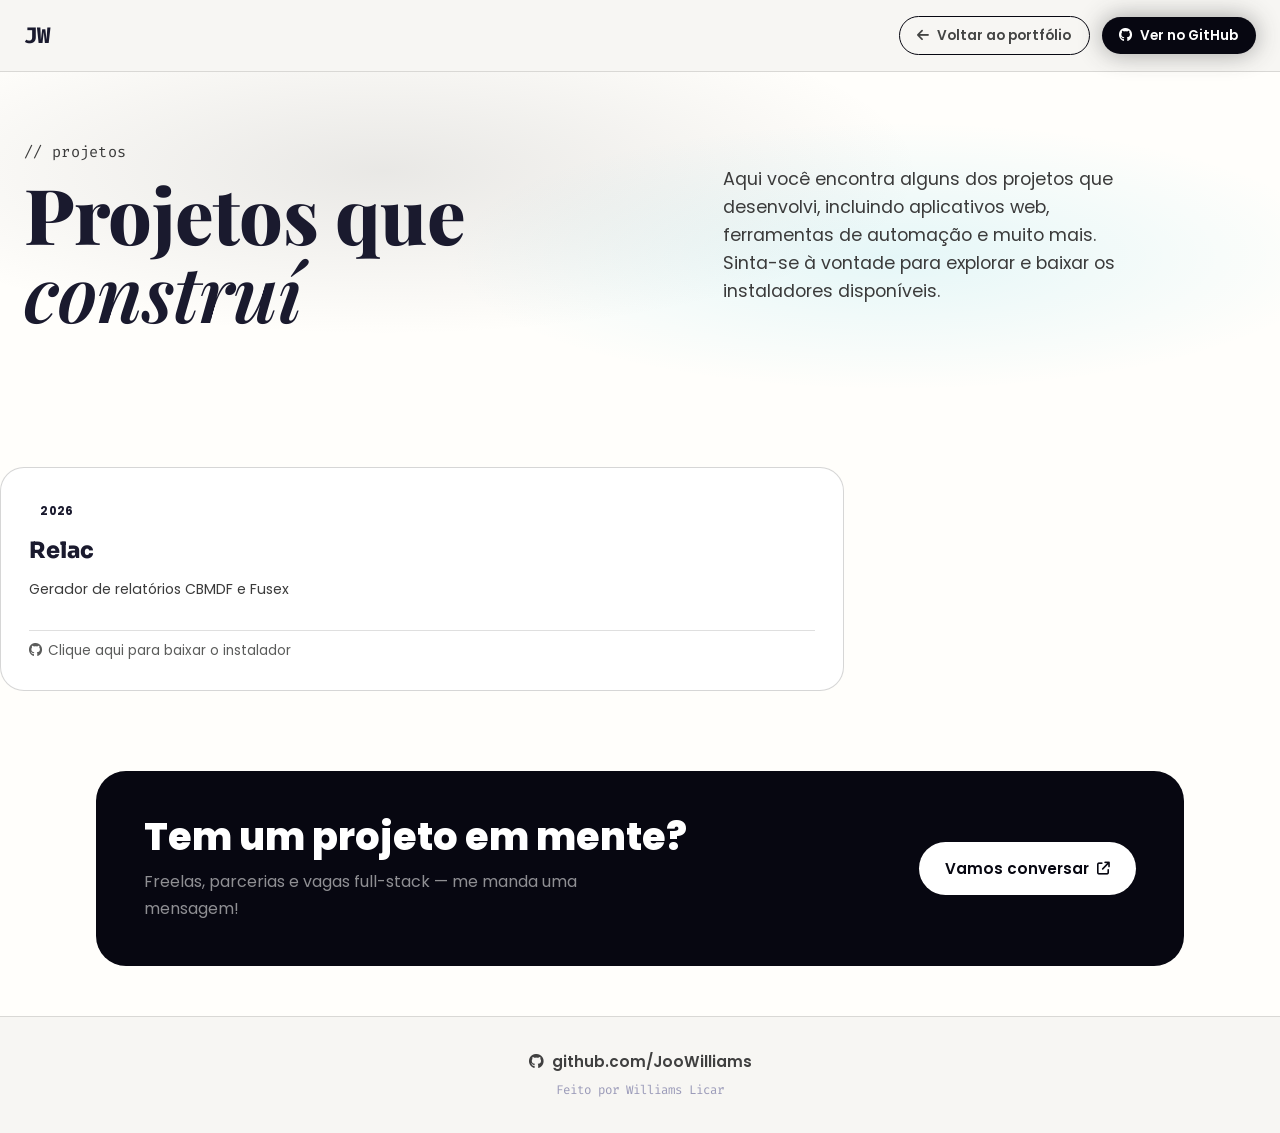
==== downloads.html @ 73f08aff "feat: página para download dos meus projetos" ====
<!doctype html>
<html lang="pt-BR">
  <head>
    <meta charset="UTF-8" />
    <meta name="viewport" content="width=device-width, initial-scale=1.0" />
    <title>Projetos | José Williams</title>
    <link rel="stylesheet" href="css/style.css" />
    <link rel="stylesheet" href="css/projects.css" />
    <link rel="preconnect" href="https://fonts.googleapis.com" />
    <link
      href="https://fonts.googleapis.com/css2?family=Inter:wght@300;400;500;600;700;800&family=Fira+Code:wght@400;500&display=swap"
      rel="stylesheet" />
    <link
      rel="stylesheet"
      href="https://cdnjs.cloudflare.com/ajax/libs/font-awesome/6.5.0/css/all.min.css" />
    <link rel="preconnect" href="https://fonts.googleapis.com" />
    <link rel="preconnect" href="https://fonts.gstatic.com" crossorigin />
    <link
      href="https://fonts.googleapis.com/css2?family=Poppins:ital,wght@0,100;0,200;0,300;0,400;0,500;0,600;0,700;0,800;0,900;1,100;1,200;1,300;1,400;1,500;1,600;1,700;1,800;1,900&display=swap"
      rel="stylesheet" />
      <link rel="preconnect" href="https://fonts.googleapis.com">
<link rel="preconnect" href="https://fonts.gstatic.com" crossorigin>
<link href="https://fonts.googleapis.com/css2?family=Sora:wght@100..800&display=swap" rel="stylesheet">
<link href="https://fonts.googleapis.com/css2?family=Playfair+Display:ital,wght@0,600;0,700;0,800;0,900;1,500;1,600;1,700&display=swap" rel="stylesheet">
  </head>
  <body class="projects-page">
    <!-- ===== HEADER ===== -->
    <header class="header">
      <nav class="nav container">
        <a href="index.html" class="nav__logo"></span>JW</span>
        </a>
        <div class="proj-nav-right">
          <a href="index.html" class="btn btn--outline btn--sm">
            <i class="fas fa-arrow-left"></i> Voltar ao portfólio
          </a>
          <a
            href="https://github.com/JooWilliams"
            target="_blank"
            class="btn btn--primary btn--sm">
            <i class="fab fa-github"></i> Ver no GitHub
          </a>
        </div>
      </nav>
    </header>

    <!-- ===== HERO PROJECTS ===== -->
    <section class="proj-hero">
      <div class="proj-hero__bg"></div>
      <div class="container proj-hero__content">
        <div class="proj-hero__head">
          <div class="proj-hero__head-left">
            <span class="proj-hero__tag">// projetos</span>
            <h1 class="proj-hero__title">Projetos que <span>construí</span></h1>
          </div>
          <p class="proj-hero__sub">
            Aqui você encontra alguns dos projetos que desenvolvi, incluindo aplicativos web, ferramentas de automação e muito mais. Sinta-se à vontade para explorar e baixar os instaladores disponíveis.
          </p>
        </div>
    </section>

    <!-- ===== CARDS GRID ===== -->
    <main class="proj-main container">
      <div class="cards-grid" id="cardsGrid">
    
        <!-- Card 1 - Relac Download -->
        <article class="proj-card proj-card card--featured" data-tags="python">
          <div class="proj-card__top">
            <div>
              <span class="year"id="year"></span>
            </div>
          </div>
          <h2 class="proj-card__title">Relac</h2>
          <p class="proj-card__desc">
            Gerador de relatórios CBMDF e Fusex
          <div class="proj-card__tech">
            <!-- <span></span> -->
          </div>
          <div class="proj-card__footer">
            <a
              href="https://github.com/JooWilliams/JooWilliams.github.io/releases/download/v1.8/Relac.Installer.exe"
              target="_blank"
              class="proj-card__link">
              <i class="fab fa-github"></i>Clique aqui para baixar o instalador
            </a>
          </div>
        </article>
      </div>
      <!-- /cards-grid -->
    </main>

<section class="freela">
  <div class="freela__text">
    <h2 class="tit1">Tem um projeto em mente?</h2>
    <p class="pragraf">
      Freelas, parcerias e vagas full-stack — me manda uma mensagem!
    </p>
  </div>
  <a href="https://wa.link/ai2jrm" class="freela__btn">
    Vamos conversar
    <i class="fas fa-arrow-up-right-from-square"></i>
  </a>
</section>

    <!-- ===== FOOTER ===== -->
    <footer class="footer proj-footer">
      <div class="container">
        <p>
          <a
            href="https://github.com/JooWilliams"
            target="_blank"
            class="footer-gh">
            <i class="fab fa-github"></i> github.com/JooWilliams
          </a>
        </p>
        <p class="footer__stack">
          Feito por Williams Licar
        </p>
      </div>
    </footer>

    <script src="js/projects.js"></script>
  </body>
</html>
---- css/style.css ----
/* ===== RESET & BASE ===== */
*, *::before, *::after { box-sizing: border-box; margin: 0; padding: 0; }

:root {
  --bg:          #fffefb;
  --bg-2:        #f5f4ee;
  --surface:     #ffffff;
  --surface-2:   #f0f1ff;
  --accent:      #444544;
  --accent-2:    #5b5c5b;
  --accent-grad: #070711;
  --text:        #1a1a2e;
  --text-muted:  #3b3b3b;
  --border:      rgba(80, 80, 80, 0.18);

  --contact-bg:  #dfdfdf;
  --contact-tag: #0097b2;

  --radius:      14px;
  --radius-lg:   22px;
  --shadow:      0 8px 32px rgba(82, 82, 82, 0.12);
  --transition:  0.3s cubic-bezier(0.4,0,0.2,1);

  --font-main: 'Poppins', sans-serif;
  --font-code: 'Fira Code', monospace;
}

html { scroll-behavior: smooth; }

body {
  font-family: var(--font-main);
  background: var(--bg);
  color: var(--text);
  line-height: 1.7;
  overflow-x: hidden;
}

a { text-decoration: none; color: inherit; }
ul { list-style: none; }

.container {
  max-width: 1300px;
  margin: 0 auto;
  padding: 0 1.5rem;
}

/* ===== SECTION COMMONS ===== */
#contact{
  padding: 10px 0;
}

section { padding: 60px 0; }

.section-header { text-align: center; margin-bottom: 3rem; }

.section-tag {
  font-family: var(--font-code);
  font-size: 0.85rem;
  color: var(--accent);
  letter-spacing: 0.08em;
  display: block;
  margin-bottom: 0.5rem;
}

.section-title {
  font-size: clamp(1.8rem, 3vw, 2.6rem);
  font-weight: 800;
  background: var(--accent-grad);
  -webkit-background-clip: text;
  -webkit-text-fill-color: transparent;
  background-clip: text;
}

/* ===== BUTTONS ===== */
.btn {
  display: inline-flex;
  align-items: center;
  gap: 0.5rem;
  padding: 0.75rem 1.8rem;
  border-radius: 50px;
  font-weight: 600;
  font-size: 0.95rem;
  transition: var(--transition);
  cursor: pointer;
  border: none;
}

/*Ver no github */
.btn--primary {
  background: #070711;
  color: #fff;
  box-shadow: 0 0 24px rgba(56, 56, 56, 0.45);
}
.btn--primary:hover {
  transform: translateY(-3px);
  box-shadow: 0 0 38px rgba(107, 107, 107, 0.65);
}


/* Voltar ao portifólio */
.btn--outline {
  border: 1px solid #070711;
  color: var(--accent);
  background: transparent;
}
.btn--outline:hover {
  background: var(--accent);
  color: #fff;
  transform: translateY(-3px);
}

/* ===== HEADER ===== */
.header {
  position: fixed;
  top: 0; left: 0; right: 0;
  z-index: 100;
  padding: 1rem 0;
  background: #f7f6f3;
  backdrop-filter: blur(16px);
  border-bottom: 1px solid var(--border);
  transition: var(--transition);
}

.nav {
  display: flex;
  align-items: center;
  justify-content: space-between;
}

.nav__logo {
  font-family: var(--font-code);
  font-size: 1.4rem;
  font-weight: 700;
  color: var(--text);
}
.nav__logo-bracket { color: var(--accent); }

.nav__menu {
  display: flex;
  align-items: center;
  gap: 0.25rem;
}

.nav__link {
  padding: 0.45rem 0.9rem;
  border-radius: 8px;
  font-size: 0.9rem;
  font-weight: 500;
  color: var(--text-muted);
  transition: var(--transition);
}
.nav__link:hover,
.nav__link.active {
  color: var(--text);
  background: var(--surface);
}

.nav__link--highlight {
  background: #070711;
  color: #fff !important;
  padding: 0.45rem 1.1rem;
  display: flex;
  align-items: center;
  gap: 0.4rem;
}
.nav__link--highlight:hover {
  transform: translateY(-2px);
  box-shadow: 0 2px 10px rgba(54, 54, 54, 0.5);
  background: #070711;
}

.nav__toggle {
  display: none;
  background: none;
  border: none;
  color: var(--text);
  font-size: 1.4rem;
  cursor: pointer;
}

/* ===== HERO ===== */
.hero {
  min-height: 100vh;
  display: flex;
  flex-direction: column;
  align-items: center;
  justify-content: center;
  position: relative;
  padding-top: 80px;
  overflow: hidden;
}

.hero__container {
  display: flex;
  align-items: center;
  justify-content: space-between;
  gap: 3rem;
  width: 100%;
}

.hero__text { flex: 1; }

.hero__greeting {
  font-family: var(--font-code);
  color: var(--accent-2);
  font-size: 1.05rem;
  margin-bottom: 0.5rem;
}

.hero__name {
  font-size: clamp(2.4rem, 6vw, 4rem);
  font-weight: 800;
  line-height: 1.1;
  margin-bottom: 0.75rem;
  background: linear-gradient(135deg, var(--text) 40%, var(--accent));
  -webkit-background-clip: text;
  -webkit-text-fill-color: transparent;
  background-clip: text;
}

.hero__role {
  font-family: var(--font-code);
  font-size: 1.1rem;
  color: var(--text-muted);
  margin-bottom: 1.25rem;
  min-height: 1.8rem;
}
.hero__role-prefix { color: var(--accent); }
.hero__role-typing { color: var(--accent-2); }
.hero__cursor {
  display: inline-block;
  animation: blink 0.8s step-end infinite;
  color: var(--accent-2);
}
@keyframes blink { 50% { opacity: 0; } }

.hero__description {
  color: var(--text-muted);
  font-size: 1rem;
  max-width: 480px;
  margin-bottom: 2rem;
}

.hero__actions { display: flex; gap: 1rem; flex-wrap: wrap; }

/* Photo */
.hero__photo-wrap {
  position: relative;
  flex-shrink: 0;
}

.hero__photo-ring {
  width: 290px;
  height: 290px;
  border-radius: 50%;
  padding: 5px;
  box-shadow: 0 0 30px rgba(0, 0, 0, 0.295);
}
@keyframes float {
  0%, 100% { transform: translateY(0); }
  50%       { transform: translateY(-14px); }
}

.hero__photo {
  width: 100%;
  height: 100%;
  border-radius: 50%;
  background: var(--surface);
  overflow: hidden;
  display: flex;
  align-items: center;
  justify-content: center;
}

.hero__photo img {
  width: 110%;
  height: 110%;
  object-fit: cover;
}

.hero__photo-placeholder {
  display: flex;
  flex-direction: column;
  align-items: center;
  gap: 0.4rem;
  color: var(--text-muted);
  font-size: 2.5rem;
}
.hero__photo-placeholder small {
  font-size: 0.75rem;
  font-family: var(--font-code);
}

.hero__photo-badge {
  position: absolute;
  padding: 0.35rem 0.9rem;
  border-radius: 50px;
  font-size: 0.78rem;
  font-weight: 700;
  box-shadow: var(--shadow);
  animation: float 4s ease-in-out infinite;
}
.badge--java   { top: 10%; right: -18px; background: #f89820; color: #fff; animation-delay: 0.5s; }
.badge--python { bottom: 20%; right: -22px; background: #3670a0; color: #fff; animation-delay: 1s; }
.badge--html   { bottom: 5%; left: -10px; background: #e34c26; color: #fff; animation-delay: 1.5s; }

.hero__scroll-hint {
  position: absolute;
  bottom: 2rem;
  left: 50%;
  transform: translateX(-50%);
  color: var(--text-muted);
  font-size: 1.3rem;
  animation: bounce 2s ease-in-out infinite;
}
@keyframes bounce {
  0%, 100% { transform: translateX(-50%) translateY(0); }
  50%       { transform: translateX(-50%) translateY(8px); }
}

/* ===== ABOUT ===== */
.about { background: var(--bg-2); }

.about__grid {
  display: grid;
  grid-template-columns: repeat(auto-fit, minmax(280px, 1fr));
  gap: 1.5rem;
  margin-bottom: 2.5rem;
}

.about__card {
  background: var(--surface);
  border: 1px solid var(--border);
  border-radius: var(--radius-lg);
  padding: 2rem;
  transition: var(--transition);
}
.about__card:hover {
  box-shadow: 0 1px 10px #0707114f;
}

.about__icon {
  width: 50px;
  height: 50px;
  border-radius: 20px;
  background: #070711;
  display: flex;
  align-items: center;
  justify-content: center;
  font-size: 1.4rem;
  margin-bottom: 1rem;
  color: #fff;
}

.about__card h3 {
  font-size: 1.1rem;
  font-weight: 700;
  margin-bottom: 0.75rem;
  color: var(--text);
}
.about__card p { color: var(--text-muted); font-size: 0.95rem; }
.about__card strong { color: var(--text); }

.about__quote {
  border-left: 4px solid var(--accent);
  padding: 1.25rem 1.75rem;
  background: var(--surface);
  border-radius: 0 var(--radius) var(--radius) 0;
  font-style: italic;
  color: var(--text-muted);
  font-size: 0.97rem;
  max-width: 760px;
  margin: 0 auto;
}

/* ===== SKILLS ===== */
.skills { background: var(--bg); }

.skills__grid {
  display: flex;
  flex-wrap: wrap;
  gap: 0.75rem;
  justify-content: center;
  margin-bottom: 3rem;
}

.skill-pill {
  display: flex;
  align-items: center;
  gap: 0.5rem;
  padding: 0.55rem 1.2rem;
  background: var(--surface);
  border: 1px solid var(--border);
  border-radius: 50px;
  font-size: 0.9rem;
  font-weight: 600;
  transition: var(--transition);
  cursor: default;
}
.skill-pill:hover {
  background: var(--accent);
  border-color: var(--accent);
  color: #fff;
  transform: scale(1.06);
}

/* Certs */
.certs { max-width: 700px; margin: 0 auto; }
.certs__title {
  font-size: 1.1rem;
  font-weight: 700;
  text-align: center;
  margin-bottom: 1.25rem;
  color: var(--accent-2);
  font-family: var(--font-code);
}

.certs__list { display: flex; flex-direction: column; gap: 0.85rem; }

.cert-item {
  display: flex;
  align-items: flex-start;
  gap: 1rem;
  background: var(--surface);
  border: 1px solid var(--border);
  border-radius: var(--radius);
  padding: 1rem 1.25rem;
  transition: var(--transition);
}
.cert-item:hover { border-color: var(--accent); transform: translateX(4px); }
.cert-item > i {
  color: var(--accent);
  font-size: 1.2rem;
  margin-top: 2px;
  flex-shrink: 0;
}
.cert-item strong { display: block; font-size: 0.95rem; margin-bottom: 0.15rem; }
.cert-item span { font-size: 0.82rem; color: var(--text-muted); }

/* ===== EXPERIENCE ===== */
.experience { background: var(--bg-2); }

.timeline { max-width: 1080px; margin: 0 auto; position: relative; }
.timeline::before {
  content: '';
  position: absolute;
  left: 20px;
  top: 0; bottom: 0;
  width: 2px;
  background: linear-gradient(to bottom, var(--accent), var(--accent-2));
  border-radius: 2px;
}

.timeline__item {
  display: flex;
  gap: 1.75rem;
  margin-bottom: 2rem;
  position: relative;
}

.timeline__dot {
  width: 40px;
  height: 40px;
  border-radius: 50%;
  background: #070711;
  flex-shrink: 0;
  position: relative;
  z-index: 1;
}

.timeline__card {
  flex: 1;
  background: var(--surface);
  border-radius: var(--radius-lg);
  padding: 1.5rem 1.75rem;
  transition: var(--transition);
}
.timeline__card:hover {
  border-color: var(--accent);
  box-shadow: 0 4px 10px #0707112d;
}

.timeline__header h3 {
  font-size: 1.05rem;
  font-weight: 700;
  margin-bottom: 0.3rem;
}
.timeline__header h3 span { color: var(--text-muted); font-weight: 400; font-size: 0.9rem; }
.timeline__company {
  display: block;
  font-size: 0.9rem;
  color: var(--accent-2);
  font-weight: 600;
  margin-bottom: 0.25rem;
}
.timeline__period {
  font-size: 0.8rem;
  color: var(--text-muted);
  font-family: var(--font-code);
  display: flex;
  align-items: center;
  gap: 0.35rem;
  margin-bottom: 0.85rem;
}

.timeline__list { padding-left: 0; }
.timeline__list li {
  position: relative;
  padding-left: 1.2rem;
  font-size: 0.9rem;
  color: var(--text-muted);
  margin-bottom: 0.35rem;
}
.timeline__list li::before {
  content: '▸';
  position: absolute;
  left: 0;
  color: var(--accent);
  font-size: 0.75rem;
  top: 3px;
}

/* ===== CONTACT ===== */
.contact {
  background: var(--contact-bg);
  /* border-top: 1px solid rgba(0,151,178,0.18); */
}

.contact__subtitle {
  color: var(--text-muted);
  margin-top: 0.75rem;
}

.contact__grid {
  display: flex;
  justify-content: center;
}

.contact__card {
  display: flex;
  flex-direction: column;
  align-items: center;
  min-width: 40px;
  transition: var(--transition);
  text-align: center;
}

.contact__icon {
  width: 20px;
  height: 20px;
  background: rgba(120, 132, 134, 0.1);
  display: flex;
  align-items: center;
  justify-content: center;
  font-size: 1.4rem;
  color: var(--accent-2);
  margin-bottom: 20px;
}
.contact__card h4 { font-size: 0.9rem; font-weight: 700; }
.contact__card span { font-size: 0.82rem; color: var(--text-muted); }

.contact__card--location { cursor: default; pointer-events: none; }

/* ===== FOOTER ===== */
.footer {
  background: #f7f6f3;
  text-align: center;
  padding: 2rem 0;
  color: var(--text-muted);
  font-size: 0.88rem;
  border-top: 1px solid var(--border);
  display: flex;
}

.footer strong { color: var(--accent); }
.footer__stack { font-family: var(--font-code); font-size: 0.78rem; margin-top: 0.3rem; color: #9a9ab8; }

/* ===== RESPONSIVE ===== */
@media (max-width: 768px) {
  .nav__menu {
    display: none;
    flex-direction: column;
    position: fixed;
    top: 64px; left: 0; right: 0;
    background: var(--surface);
    border-bottom: 1px solid var(--border);
    padding: 1.5rem;
    gap: 0.5rem;
  }
  .nav__menu.open { display: flex; }
  .nav__toggle { display: block; }

  .hero__container { flex-direction: column-reverse; text-align: center; }
  .hero__description { margin: 0 auto 2rem; }
  .hero__actions { justify-content: center; }
  .hero__photo-ring { width: 210px; height: 210px; }

  .timeline::before { left: 16px; }
  .timeline__dot { width: 34px; height: 34px; }
  .timeline__item { gap: 1.25rem; }

  .contact__grid { gap: 0.75rem; }
  .contact__card { min-width: 140px; padding: 1.25rem 1rem; }
}
---- css/projects.css ----
/* ===== PROJECTS PAGE ===== */
.projects-page { background: #fffefb; }

.btn--sm { padding: 0.45rem 1.1rem; font-size: 0.85rem; }

.proj-nav-right { display: flex; align-items: center; gap: 0.75rem; }

/* ===== HERO ===== */
.proj-hero {
  position: relative;
  padding: 140px 0 60px;
  text-align: left;
  overflow: hidden;
}

.proj-hero__bg {
  position: absolute;
  inset: 0;
  background:
    radial-gradient(ellipse 60% 55% at 30% 40%, rgba(73, 73, 73, 0.12) 0%, transparent 70%),
    radial-gradient(ellipse 50% 45% at 70% 60%, rgba(0,180,216,0.1) 0%, transparent 70%);
}

.proj-hero__content { position: relative; z-index: 1; }

/* two-column head: title left, description right */
.proj-hero__head {
  display: grid;
  grid-template-columns: 1.1fr 0.9fr;
  align-items: center;
  column-gap: 3rem;
  margin-bottom: 2.25rem;
}

.proj-hero__tag {
  font-family: 'Fira Code', monospace;
  font-size: 0.95rem;
  color: var(--text-muted);
  display: block;
  margin-bottom: 0.5rem;
  letter-spacing: 0.02em;
}

.proj-hero__title {
  font-family: 'Playfair Display', serif;
  font-size: clamp(2.8rem, 6vw, 5rem);
  font-weight: 800;
  line-height: 1.02;
  letter-spacing: -0.01em;
  color: var(--text);
}
.proj-hero__title span {
  font-style: italic;
  font-weight: 600;
  background: none;
  -webkit-text-fill-color: currentColor;
  color: var(--text);
}

.proj-hero__sub {
  color: var(--text-muted);
  font-size: 1.1rem;
  line-height: 1.6;
  max-width: 420px;
  margin: 0;
}

/* ===== FILTER PILLS ===== */
.proj-filters {
  display: flex;
  gap: 0.6rem;
  justify-content: flex-start;
  flex-wrap: wrap;
}

.filter-btn {
  padding: 0.5rem 1.3rem;
  border-radius: 50px;
  border: 1.5px solid var(--border);
  background: transparent;
  color: var(--text-muted);
  font-size: 0.88rem;
  font-weight: 600;
  cursor: pointer;
  transition: var(--transition);
  font-family: 'Inter', sans-serif;
}
.filter-btn:hover {
  border-color: var(--text);
  color: var(--text);
}
.filter-btn.active {
  background: #14141b;
  border-color: #14141b;
  color: #fff;
  box-shadow: none;
}

/* ===== MAIN / GRID ===== */
.proj-main { padding: 2.5rem 0 80px; }

.cards-grid {
  display: grid;
  grid-template-columns: repeat(3, 1fr);
  gap: 1.75rem;
}

.card--featured{
    grid-column: span 2;
}

/* ===== CARTOON CARD ===== */
.proj-card {
  background: #ffffff;
  border: 1px solid #80808052;
  border-radius: 24px;
  padding: 1.75rem;
  display: flex;
  flex-direction: column;
  gap: 0.9rem;
  position: relative;
  overflow: hidden;
  cursor: pointer;
}

/* Cartoon shine stripe */
.proj-card::before {
  content: '';
  position: absolute;
  top: 0; left: 0; right: 0;
  height: 3px;
  background: var(--accent-grad);
  border-radius: 24px 24px 0 0;
  opacity: 0;
  transition: opacity 0.22s ease;
}

.proj-card:hover {
  box-shadow: 0px 1px 3px black;
}

/* card hidden state for filter */
.proj-card.hidden {
  display: none;
}

/* ===== CARD TOP ===== */
.proj-card__top {
  display: flex;
  align-items: center;
  justify-content: space-between;
}

.proj-card__icon {
  width: 50px;
  height: 50px;
  border-radius: 20px;
  display: flex;
  align-items: center;
  justify-content: center;
  font-size: 1.2rem;
  color: #ffffff;
  flex-shrink: 0;
  background: #070711;
}

.proj-card__badges { display: flex; gap: 0.4rem; flex-wrap: wrap; justify-content: flex-end; }

/* ===== TECH BADGES ===== */
.year {
  padding: 0.25rem 0.65rem;
  border-radius: 50px;
  font-size: 0.72rem;
  font-weight: 700;
  letter-spacing: 0.03em;
  border: 1px solid transparent;
}


/* ===== CARD CONTENT ===== */
.proj-card__title {
  font-size: 1.4rem;
  font-weight: 800;
  color: var(--text);
  line-height: 1.2;
  font-family: "Sora", sans-serif;
}

.proj-card__desc {
  font-size: 0.88rem;
  color: var(--text-muted);
  line-height: 1.65;
  flex: 1;
  font-family: "Poppins", sans-serif;
}
.proj-card__desc strong { color: var(--text); }

/* ===== TECH STACK ROW ===== */
.proj-card__tech {
  display: flex;
  flex-wrap: wrap;
  gap: 0.4rem;
}
.proj-card__tech span {
  font-size: 0.75rem;
  font-family: 'Fira Code', monospace;
  padding: 0.2rem 0.6rem;
  background: rgba(110, 110, 110, 0.158);
  border-radius: 15px;
  color: var(--accent);
}

/* ===== FREELA ====== */
.freela{
  max-width: 68rem;
  margin: 0 auto 50px;

  color: #fff;
  background: #070711;
  border-radius: 30px;

  display: flex;
  flex-direction: row;
  align-items: center;
  justify-content: space-between;
  gap: 2rem;
  padding: 2.75rem 3rem;
}

.freela__text { text-align: left; }

.freela .tit1 {
  font-size: clamp(1.6rem, 3.5vw, 2.4rem);
  font-weight: 800;
  line-height: 1.15;
  margin-bottom: 0.5rem;
  color: #fff;
}

.freela .pragraf {
  color: rgba(255, 255, 255, 0.55);
  font-size: 1rem;
  max-width: 30rem;
  margin: 0;
}

.freela__btn {
  flex-shrink: 0;
  display: inline-flex;
  align-items: center;
  gap: 0.55rem;
  padding: 0.85rem 1.6rem;
  border-radius: 50px;
  background: #fff;
  color: #070711;
  font-weight: 600;
  font-size: 0.95rem;
  transition: var(--transition);
}
.freela__btn i { font-size: 0.85em; }
.freela__btn:hover {
  transform: translateY(-2px);
  box-shadow: 0 10px 26px rgba(0, 0, 0, 0.35);
}

/* ===== CARD FOOTER ===== */
.proj-card__footer {
  display: flex;
  align-items: center;
  justify-content: space-between;
  padding-top: 0.5rem;
  border-top: 1px solid var(--border);
}

.proj-card__link {
  display: flex;
  align-items: center;
  gap: 0.4rem;
  font-size: 0.85rem;
  font-weight:400;
  color: var(--accent-2);
  transition: var(--transition);
}
.proj-card__link:hover { color: var(--accent); gap: 0.6rem; }

/* ===== FOOTER ===== */
.proj-footer { text-align: center; }

.footer-gh {
  display: inline-flex;
  align-items: center;
  gap: 0.5rem;
  color: #404040;
  font-size: 0.95rem;
  font-weight: 600;
  transition: var(--transition);
}
.footer-gh:hover { color: var(--accent); }

/* ===== RESPONSIVE ===== */
@media (max-width: 600px) {
  .proj-nav-right { gap: 0.4rem; }
  .btn--sm { padding: 0.4rem 0.8rem; font-size: 0.8rem; }
  .cards-grid { grid-template-columns: 1fr; }
}

@media (max-width: 900px){
  .card--featured {
    grid-column: span 1;
}
  .proj-hero__head {
    grid-template-columns: 1fr;
    row-gap: 1.25rem;
    align-items: start;
  }
  .proj-hero__sub { max-width: 560px; }

  .freela {
    flex-direction: column;
    align-items: flex-start;
    gap: 1.5rem;
    padding: 2.25rem 1.75rem;
  }
}
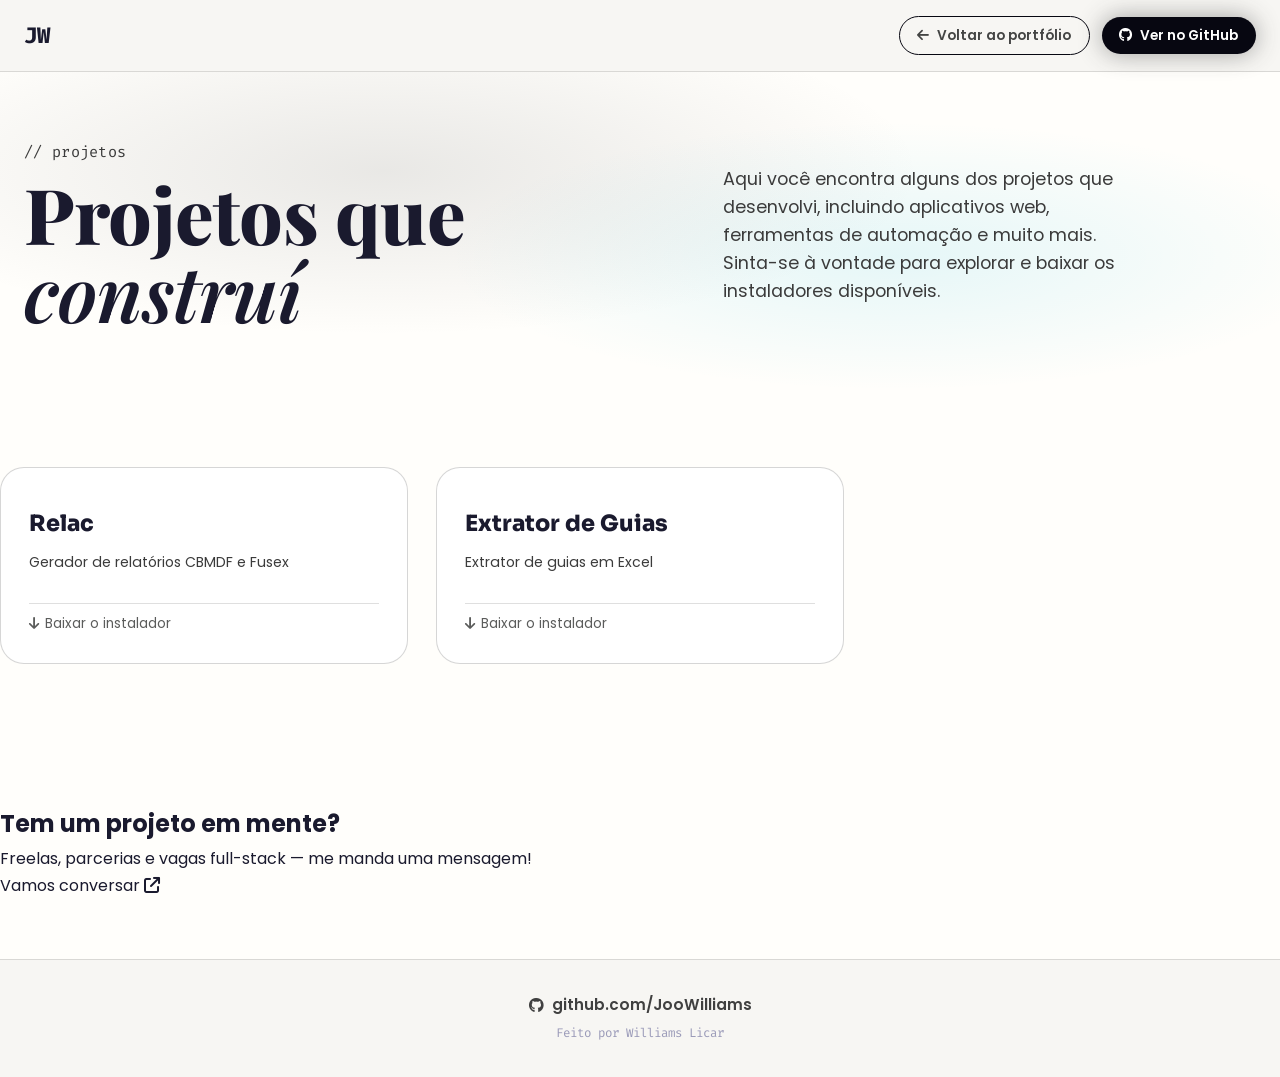
==== commit 1fb7898f: "Aplicativo de extrair guias" ====
--- a/downloads.html
+++ b/downloads.html
@@ -63,11 +63,10 @@
       <div class="cards-grid" id="cardsGrid">
     
         <!-- Card 1 - Relac Download -->
-        <article class="proj-card proj-card card--featured" data-tags="python">
+         <!-- PARA DEIXAR O PRIMEIRO CARD DESTADADO USAR O CLASS COMPLETO -->
+        <!-- <article class="proj-card proj-card card--featured"> -->
+        <article class="proj-card">
           <div class="proj-card__top">
-            <div>
-              <span class="year"id="year"></span>
-            </div>
           </div>
           <h2 class="proj-card__title">Relac</h2>
           <p class="proj-card__desc">
@@ -80,35 +79,61 @@
               href="https://github.com/JooWilliams/JooWilliams.github.io/releases/download/v1.8/Relac.Installer.exe"
               target="_blank"
               class="proj-card__link">
-              <i class="fab fa-github"></i>Clique aqui para baixar o instalador
+              <i class="fas fa-arrow-down"></i>Baixar o instalador
+            </a>
+          </div>
+        </article>
+
+        <!-- Card 2 - Extrator guias -->
+        <article class="proj-card">
+          <div class="proj-card__top">
+            <!-- PARA MOSTRAR O ANO NO TOPO DO CARD -->
+            <!-- <div>
+              <span class="year"id="year"></span>
+            <!-- </div> -->
+          </div>
+          <h2 class="proj-card__title">Extrator de Guias</h2>
+          <p class="proj-card__desc">
+            Extrator de guias em Excel
+          </p>
+          <div class="proj-card__tech">
+            <!-- <span></span> -->
+          </div>
+          <div class="proj-card__footer">
+            <a
+              href="https://github.com/JooWilliams/extrator-guias-convenios/releases/download/v1.5/Extrator-Installer.exe"
+              target="_blank"
+              class="proj-card__link">
+              <i class="fas fa-arrow-down"></i>Baixar o instalador
             </a>
           </div>
         </article>
       </div>
       <!-- /cards-grid -->
+      
     </main>
 
-<section class="freela">
-  <div class="freela__text">
-    <h2 class="tit1">Tem um projeto em mente?</h2>
-    <p class="pragraf">
+<section class="freeladwn">
+  <div class="freela__textdwn">
+    <h2 class="tit1dwn">Tem um projeto em mente?</h2>
+    <p class="pragrafdwn">
       Freelas, parcerias e vagas full-stack — me manda uma mensagem!
     </p>
   </div>
-  <a href="https://wa.link/ai2jrm" class="freela__btn">
+  <a href="https://wa.link/ai2jrm" class="freela__btndwn">
     Vamos conversar
     <i class="fas fa-arrow-up-right-from-square"></i>
   </a>
 </section>
 
     <!-- ===== FOOTER ===== -->
-    <footer class="footer proj-footer">
+    <footer class="footer proj-footer dwn">
       <div class="container">
         <p>
           <a
             href="https://github.com/JooWilliams"
             target="_blank"
-            class="footer-gh">
+            class="footer-gh dwn">
             <i class="fab fa-github"></i> github.com/JooWilliams
           </a>
         </p>
